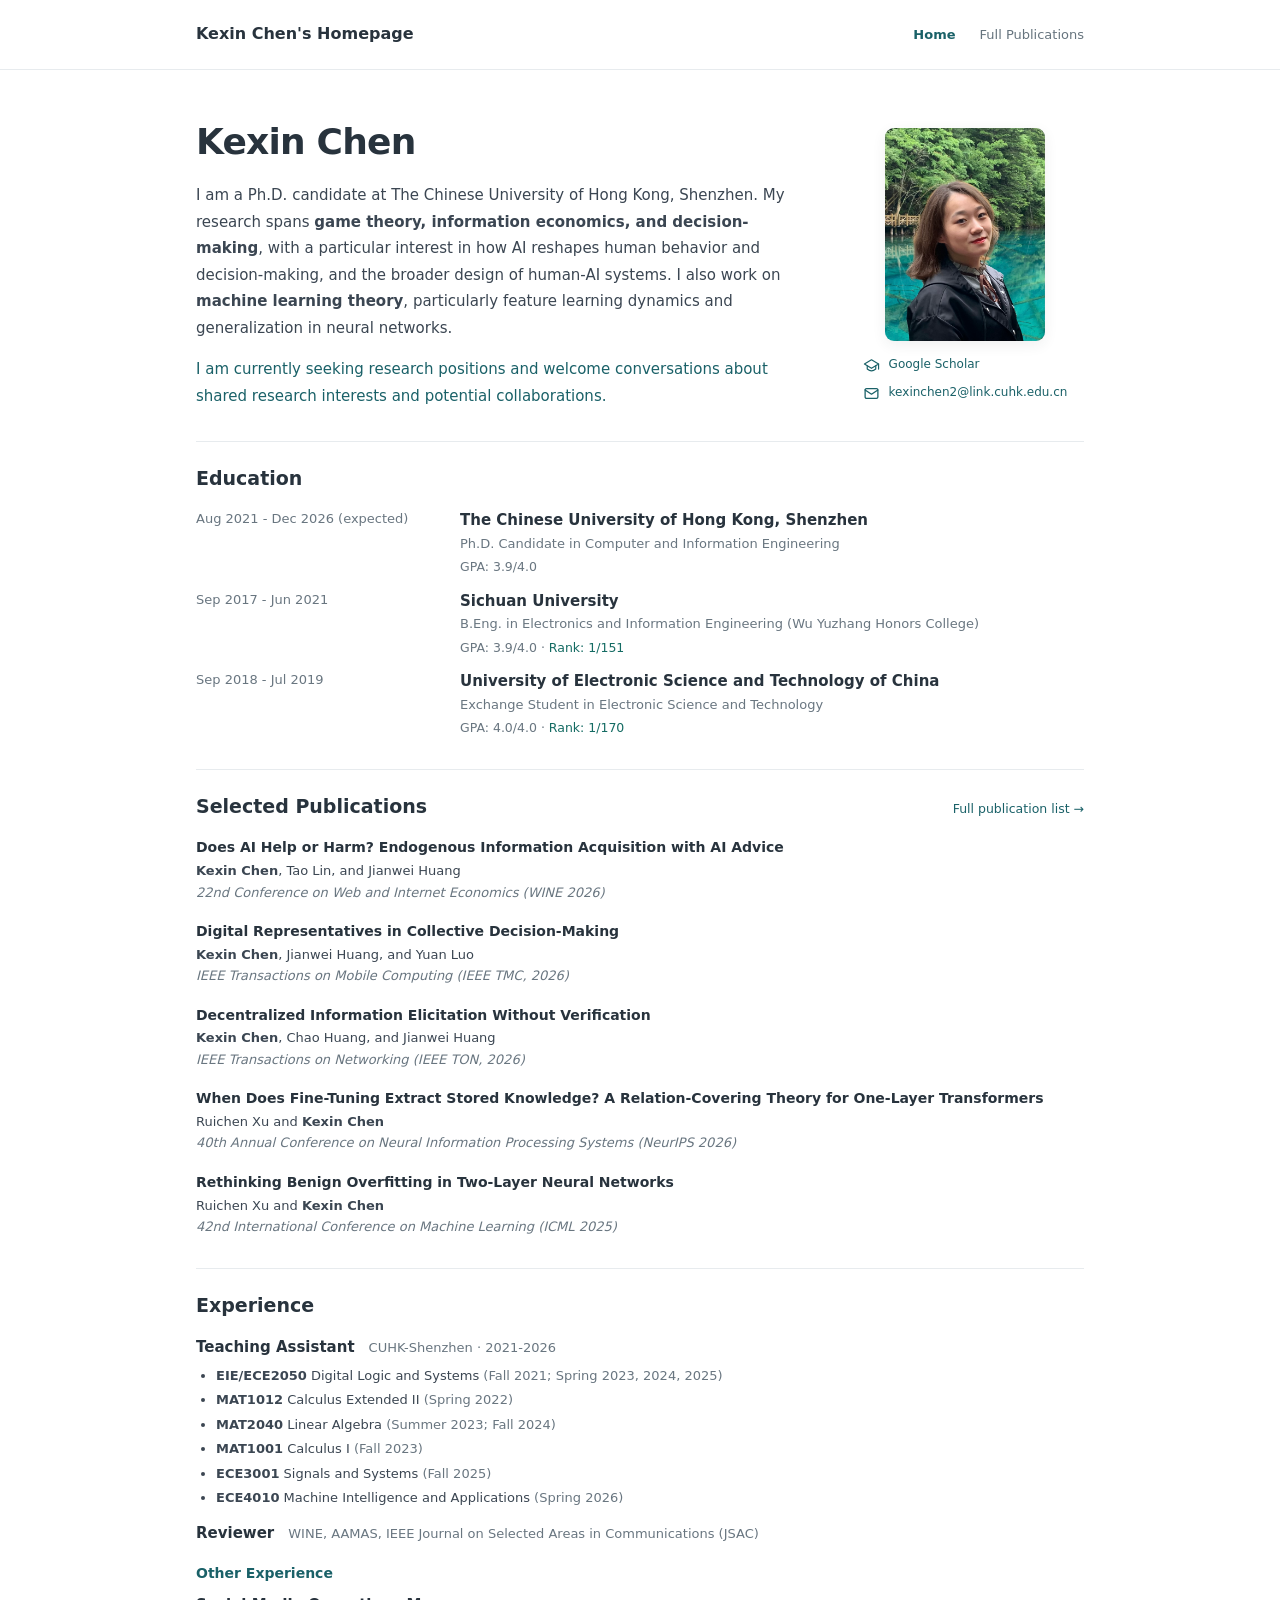
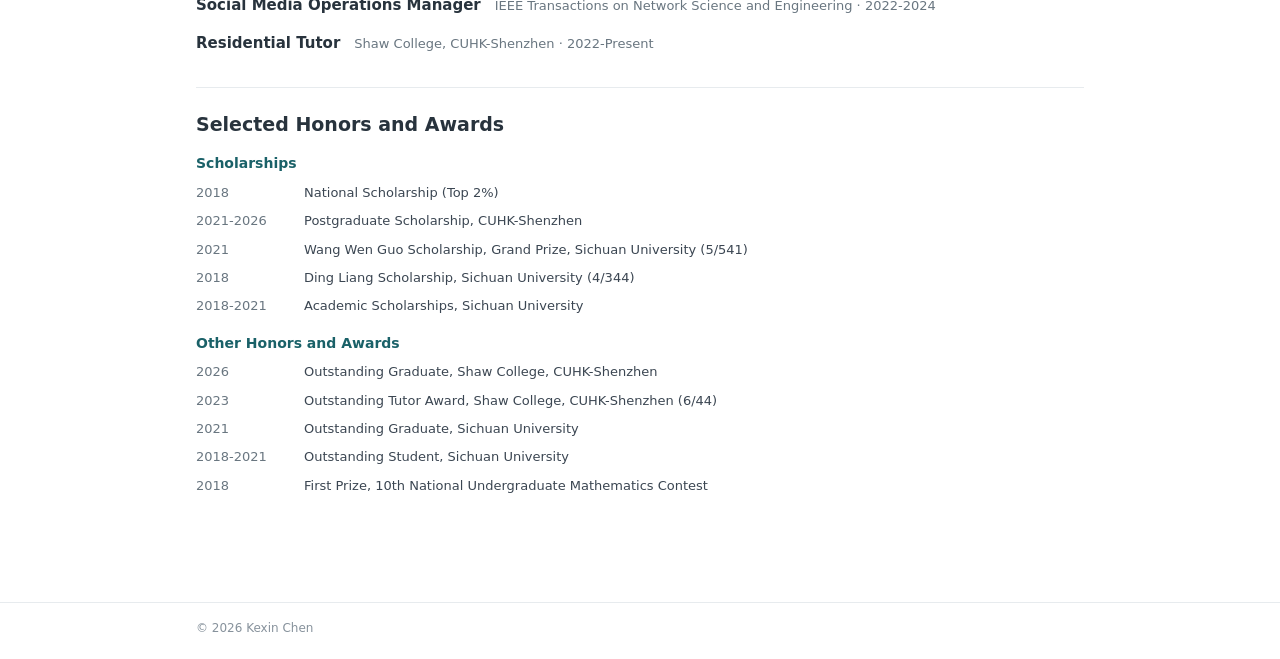
==== index.html @ 3e6fab86 "Slightly increase publication venue font size" ====
<!doctype html>
<html lang="en"><head>
<meta charset="utf-8"><meta name="viewport" content="width=device-width, initial-scale=1">
<meta name="author" content="Kexin Chen">
<meta name="description" content="Homepage of Kexin Chen, Ph.D. candidate at CUHK-Shenzhen.">
<meta name="theme-color" content="#ffffff">
<title>Kexin Chen&#x27;s Homepage</title>
<link rel="icon" type="image/png" sizes="256x256" href="./seal-favicon-2026.png?v=15">
<link rel="stylesheet" href="./assets/style.css?v=19">
</head><body>
<a class="skip" href="#main">Skip to content</a>
<header class="site-header"><div class="wrap nav">
<a class="brand" href="./">Kexin Chen's Homepage</a>
<nav aria-label="Main navigation"><a href="./" aria-current="page">Home</a><a href="./publications/">Full Publications</a></nav>
</div></header>

<main class="wrap" id="main">
<section class="intro-layout" aria-label="About Kexin Chen">
  <h1 class="intro-name">Kexin Chen</h1>
  <aside class="profile-box" aria-label="Profile and contact links">
    <img class="profile-photo" src="assets/profile-original.jpg" alt="Portrait of Kexin Chen beside a lake" width="160" height="213">
    <div class="contact-links">
      <a href="https://scholar.google.com/citations?user=rT1H1kUAAAAJ&hl=en" target="_blank" rel="noopener noreferrer"><svg aria-hidden="true" viewBox="0 0 24 24" fill="none" stroke="currentColor" stroke-width="1.65" stroke-linecap="round" stroke-linejoin="round"><path d="m2 10 10-6 10 6-10 6z"/><path d="M6 12.5V17c3.5 3 8.5 3 12 0v-4.5"/><path d="M22 10v7"/></svg><span>Google Scholar</span></a>
      <a href="mailto:kexinchen2@link.cuhk.edu.cn"><svg aria-hidden="true" viewBox="0 0 24 24" fill="none" stroke="currentColor" stroke-width="1.8" stroke-linecap="round" stroke-linejoin="round"><rect x="3" y="5" width="18" height="14" rx="2"/><path d="m3 7 9 6 9-6"/></svg><span>kexinchen2@link.cuhk.edu.cn</span></a>
    </div>
  </aside>
  <div class="intro-copy">
    <p>I am a Ph.D. candidate at The Chinese University of Hong Kong, Shenzhen. My research spans <strong>game theory, information economics, and decision-making</strong>, with a particular interest in how AI reshapes human behavior and decision-making, and the broader design of human-AI systems. I also work on <strong>machine learning theory</strong>, particularly feature learning dynamics and generalization in neural networks.</p>
    <p class="position-note">I am currently seeking research positions and welcome conversations about shared research interests and potential collaborations.</p>
  </div>
</section>
<section class="content-section" id="education"><h2>Education</h2>
<ul class="education-list">
  <li class="timeline-entry">
    <span class="period">Aug 2021 - Dec 2026 (expected)</span>
    <div class="entry-copy">
      <div class="entry-name">The Chinese University of Hong Kong, Shenzhen</div>
      <div class="entry-subtitle">Ph.D. Candidate in Computer and Information Engineering</div>
      <div class="entry-metrics">GPA: 3.9/4.0</div>
    </div>
  </li>
  <li class="timeline-entry">
    <span class="period">Sep 2017 - Jun 2021</span>
    <div class="entry-copy">
      <div class="entry-name">Sichuan University</div>
      <div class="entry-subtitle">B.Eng. in Electronics and Information Engineering (Wu Yuzhang Honors College)</div>
      <div class="entry-metrics">GPA: 3.9/4.0 · <span class="rank-highlight">Rank: 1/151</span></div>
    </div>
  </li>
  <li class="timeline-entry">
    <span class="period">Sep 2018 - Jul 2019</span>
    <div class="entry-copy">
      <div class="entry-name">University of Electronic Science and Technology of China</div>
      <div class="entry-subtitle">Exchange Student in Electronic Science and Technology</div>
      <div class="entry-metrics">GPA: 4.0/4.0 · <span class="rank-highlight">Rank: 1/170</span></div>
    </div>
  </li>
</ul></section>
<section class="content-section" id="selected-publications">
  <div class="section-heading"><h2>Selected Publications</h2><a class="all-publications" href="publications/">Full publication list →</a></div>
  <ol class="pub-list"><li class="publication ">
    <a class="paper-title" href="https://arxiv.org/abs/2609.35137" target="_blank" rel="noopener noreferrer">Does AI Help or Harm? Endogenous Information Acquisition with AI Advice</a>
    <div class="paper-authors"><strong>Kexin Chen</strong>, Tao Lin, and Jianwei Huang</div>
    <div class="paper-venue">22nd Conference on Web and Internet Economics (WINE 2026)</div>
    </li><li class="publication ">
    <a class="paper-title" href="https://doi.org/10.1109/TMC.2026.3709177" target="_blank" rel="noopener noreferrer">Digital Representatives in Collective Decision-Making</a>
    <div class="paper-authors"><strong>Kexin Chen</strong>, Jianwei Huang, and Yuan Luo</div>
    <div class="paper-venue">IEEE Transactions on Mobile Computing (IEEE TMC, 2026)</div>
    </li><li class="publication ">
    <a class="paper-title" href="https://doi.org/10.1109/TON.2026.3674784" target="_blank" rel="noopener noreferrer">Decentralized Information Elicitation Without Verification</a>
    <div class="paper-authors"><strong>Kexin Chen</strong>, Chao Huang, and Jianwei Huang</div>
    <div class="paper-venue">IEEE Transactions on Networking (IEEE TON, 2026)</div>
    </li><li class="publication ">
    <a class="paper-title" href="https://neurips.cc/virtual/2026/poster/151493" target="_blank" rel="noopener noreferrer">When Does Fine-Tuning Extract Stored Knowledge? A Relation-Covering Theory for One-Layer Transformers</a>
    <div class="paper-authors">Ruichen Xu and <strong>Kexin Chen</strong></div>
    <div class="paper-venue">40th Annual Conference on Neural Information Processing Systems (NeurIPS 2026)</div>
    </li><li class="publication ">
    <a class="paper-title" href="https://proceedings.mlr.press/v267/xu25d.html" target="_blank" rel="noopener noreferrer">Rethinking Benign Overfitting in Two-Layer Neural Networks</a>
    <div class="paper-authors">Ruichen Xu and <strong>Kexin Chen</strong></div>
    <div class="paper-venue">42nd International Conference on Machine Learning (ICML 2025)</div>
    </li></ol>
</section>
<section class="content-section" id="experience"><h2>Experience</h2>
  <div class="exp-block"><div class="exp-head"><strong>Teaching Assistant</strong><span>CUHK-Shenzhen · 2021-2026</span></div>
  <ul class="courses"><li><span class="course-code">EIE/ECE2050</span> Digital Logic and Systems <span class="course-term">(Fall 2021; Spring 2023, 2024, 2025)</span></li><li><span class="course-code">MAT1012</span> Calculus Extended II <span class="course-term">(Spring 2022)</span></li><li><span class="course-code">MAT2040</span> Linear Algebra <span class="course-term">(Summer 2023; Fall 2024)</span></li><li><span class="course-code">MAT1001</span> Calculus I <span class="course-term">(Fall 2023)</span></li><li><span class="course-code">ECE3001</span> Signals and Systems <span class="course-term">(Fall 2025)</span></li><li><span class="course-code">ECE4010</span> Machine Intelligence and Applications <span class="course-term">(Spring 2026)</span></li></ul></div>
  <div class="exp-block"><div class="exp-head"><strong>Reviewer</strong><span>WINE, AAMAS, IEEE Journal on Selected Areas in Communications (JSAC)</span></div></div>
  <h3 class="experience-subheading">Other Experience</h3>
  <div class="exp-block"><div class="exp-head"><strong>Social Media Operations Manager</strong><span>IEEE Transactions on Network Science and Engineering · 2022-2024</span></div></div>
  <div class="exp-block"><div class="exp-head"><strong>Residential Tutor</strong><span>Shaw College, CUHK-Shenzhen · 2022-Present</span></div></div>
</section>
<section class="content-section" id="awards"><h2>Selected Honors and Awards</h2>
  <div class="award-group">
    <h3 class="award-subheading">Scholarships</h3>
    <ul class="awards">
      <li><span class="award-year">2018</span><span>National Scholarship (Top 2%)</span></li>
      <li><span class="award-year">2021-2026</span><span>Postgraduate Scholarship, CUHK-Shenzhen</span></li>
      <li><span class="award-year">2021</span><span>Wang Wen Guo Scholarship, Grand Prize, Sichuan University (5/541)</span></li>
      <li><span class="award-year">2018</span><span>Ding Liang Scholarship, Sichuan University (4/344)</span></li>
      <li><span class="award-year">2018-2021</span><span>Academic Scholarships, Sichuan University</span></li>
    </ul>
  </div>
  <div class="award-group">
    <h3 class="award-subheading">Other Honors and Awards</h3>
    <ul class="awards">
      <li><span class="award-year">2026</span><span>Outstanding Graduate, Shaw College, CUHK-Shenzhen</span></li>
      <li><span class="award-year">2023</span><span>Outstanding Tutor Award, Shaw College, CUHK-Shenzhen (6/44)</span></li>
      <li><span class="award-year">2021</span><span>Outstanding Graduate, Sichuan University</span></li>
      <li><span class="award-year">2018-2021</span><span>Outstanding Student, Sichuan University</span></li>
      <li><span class="award-year">2018</span><span>First Prize, 10th National Undergraduate Mathematics Contest</span></li>
    </ul>
  </div>
</section>
</main>
<footer class="site-footer"><div class="wrap">© 2026 Kexin Chen</div></footer><!-- Cloudflare Web Analytics -->
<script type='module' src='https://static.cloudflareinsights.com/beacon.min.js' data-cf-beacon='{"token": "80942085161148679ecef67131daa17d"}'></script>
<!-- End Cloudflare Web Analytics -->
</body></html>
---- assets/style.css ----
:root{color-scheme:light;--text:#28333d;--body:#3b4652;--muted:#697680;--accent:#1a6168;--border:#e7ebee;--bg:#fff}
*{box-sizing:border-box}
html{scroll-behavior:smooth}body{margin:0;background:var(--bg);font-family:system-ui,-apple-system,"Segoe UI",Arial,sans-serif;color:var(--body);font-size:15px;line-height:1.65}
a{color:var(--accent);text-decoration:none}a:hover{text-decoration:underline;text-underline-offset:3px}a:focus-visible{outline:2px solid var(--accent);outline-offset:3px}
.wrap{width:min(100%,940px);margin:0 auto;padding:0 26px}
.skip{position:absolute;top:-60px;left:10px;padding:8px 12px;background:white;z-index:5}.skip:focus{top:10px}
.site-header{background:white;border-bottom:1px solid var(--border)}.nav{min-height:69px;display:flex;align-items:center;justify-content:space-between;gap:20px}.brand{font-size:16px;font-weight:700;color:var(--text)}.nav nav{display:flex;align-items:center;gap:24px}.nav nav a{font-size:13px;color:#66747e}.nav nav a[aria-current="page"]{color:var(--accent);font-weight:700}
main{padding-top:40px!important;padding-bottom:75px!important}
h1,h2,h3{color:var(--text)}h1{font-size:clamp(28px,3vw,36px);line-height:1.25;font-weight:700;letter-spacing:-.8px;margin:0 0 6px}h2{font-size:19px;line-height:1.35;margin:0 0 16px;font-weight:700}p{margin:0 0 13px}p:last-child{margin-bottom:0}
.intro-layout{display:grid;grid-template-columns:minmax(0,1fr) 238px;grid-template-areas:"name profile" "copy profile";column-gap:46px;row-gap:0;align-items:start;margin-bottom:32px}.intro-name{grid-area:name;padding-top:9px;margin-bottom:18px}.intro-copy{grid-area:copy;min-width:0}.intro-copy p{line-height:1.77}.profile-box{grid-area:profile}.position-note{font-weight:500;color:var(--accent);margin-top:15px!important}
.profile-box{display:flex;flex-direction:column;align-items:center;width:238px;padding-top:18px}.profile-photo{display:block;width:160px;height:auto;aspect-ratio:auto;object-fit:contain;border-radius:9px;background:#e9f4f3;box-shadow:0 4px 14px rgba(35,53,58,.075)}.contact-links{display:flex;flex-direction:column;gap:8px;align-items:flex-start;margin-top:14px;max-width:238px}.contact-links a{font-size:12px;font-weight:500;display:inline-flex;align-items:center;gap:9px;white-space:nowrap}.contact-links svg{width:17px;height:17px;flex:0 0 17px}
.content-section{border-top:1px solid var(--border);padding-top:24px;margin-bottom:31px}.education-list{padding:0;margin:0;list-style:none}.timeline-entry{display:grid;grid-template-columns:240px minmax(0,1fr);column-gap:24px;padding:0 0 12px}.timeline-entry:last-child{padding-bottom:0}.period{font-size:13px;color:var(--muted);white-space:normal;line-height:1.65}.entry-name{font-weight:650;color:var(--text)}.entry-subtitle{font-size:13px;color:var(--muted)}
.section-heading{display:flex;align-items:baseline;justify-content:space-between;gap:16px}.all-publications{font-size:12.5px;white-space:nowrap}.pub-list{list-style:none;padding:0;margin:0}.publication{padding:0 0 16px}.publication:last-child{padding:0}.paper-title{font-size:14px;font-weight:650;color:var(--text);line-height:1.5}.paper-authors{font-size:13px}.paper-venue{font-size:13px;color:var(--muted);font-style:italic}
.exp-block{margin:0 0 13px}.exp-block:last-child{margin-bottom:0}.exp-head{display:flex;flex-wrap:wrap;align-items:baseline;gap:6px 14px}.exp-head strong{color:var(--text);font-weight:650}.exp-head span{font-size:13px;color:var(--muted)}.courses{margin:5px 0 0 20px;padding:0;font-size:13px;color:var(--body)}.courses li{margin:0 0 3px}.course-code{font-weight:600}.course-term{color:var(--muted)}
.awards{list-style:none;padding:0;margin:0;font-size:13px;line-height:1.65}.awards li{display:grid;grid-template-columns:96px minmax(0,1fr);gap:12px;padding:0 0 7px}.awards li:last-child{padding:0}.award-year{font-size:13px;color:var(--muted)}
.experience-subheading{font-size:14px;font-weight:650;line-height:1.5;color:var(--accent);margin:17px 0 9px}
.entry-metrics{font-size:12.5px;line-height:1.55;color:var(--muted);margin-top:3px}
.award-group+.award-group{margin-top:16px}
.award-subheading{font-size:14px;line-height:1.45;font-weight:650;color:var(--accent);margin:0 0 8px}

.pubs-page{padding-top:48px!important}.pubs-page h1{font-size:31px}.pubs-intro{color:var(--muted);margin:10px 0 32px}.pubs-page .content-section{margin-top:25px}.pubs-page .publication{padding-bottom:20px}
.site-footer{border-top:1px solid var(--border)}.site-footer .wrap{font-size:12px;color:#87929c;padding-top:16px;padding-bottom:20px}
@media(max-width:760px){.intro-layout{grid-template-columns:minmax(0,1fr) 200px;gap:20px}.profile-box{width:200px;padding-top:17px}.timeline-entry{grid-template-columns:176px minmax(0,1fr);column-gap:18px}.period{font-size:12px}}
@media(max-width:620px){.nav{min-height:62px}.brand{font-size:14px}.nav nav{gap:12px}.nav nav a{font-size:12px}main{padding-top:26px!important}.intro-layout{grid-template-columns:1fr;gap:16px}.profile-box{grid-row:auto;width:100%;align-items:flex-start;padding-top:0}.profile-photo{width:132px}.contact-links{align-items:flex-start}.intro-copy{padding-top:2px}.timeline-entry{display:block;padding-bottom:14px}.period{display:block;white-space:normal;margin-bottom:1px}.section-heading{flex-wrap:wrap}.awards li{grid-template-columns:70px 1fr;gap:8px}.wrap{padding-left:18px;padding-right:18px}.pubs-page{padding-top:28px!important}}
@media(prefers-reduced-motion:reduce){html{scroll-behavior:auto}}

/* Emphasize undergraduate academic rankings without changing GPA styling. */
.rank-highlight{font-weight:400;color:#146b63;white-space:nowrap}

/* Small screens: semantic order is name, photo/contacts, then bio. */
@media (max-width:780px) {
  .intro-layout {display:flex;flex-direction:column;gap:14px;}
  .intro-name {padding-top:0;margin:0;}
  .profile-box {width:100%;padding-top:0;align-items:flex-start;grid-area:auto;}
  .profile-photo {width:132px;height:auto;max-width:100%;}
  .contact-links {margin-top:11px;align-items:flex-start;}
  .intro-copy {padding-top:0;width:100%;grid-area:auto;}
  .intro-copy > p:first-child {margin-top:0;}
  .intro-copy > .position-note {margin-top:13px!important;}
}
/* Prevent header overflow on narrow phones; keep contact links easy to tap. */
@media (max-width:390px) {
  .nav {flex-wrap:wrap;justify-content:flex-start;row-gap:5px;padding-top:12px;padding-bottom:11px;}
  .nav nav {width:100%;gap:18px;}
  .nav nav a {padding-top:3px;padding-bottom:3px;}
  .contact-links a {font-size:13px;min-height:28px;white-space:normal;overflow-wrap:anywhere;}
}
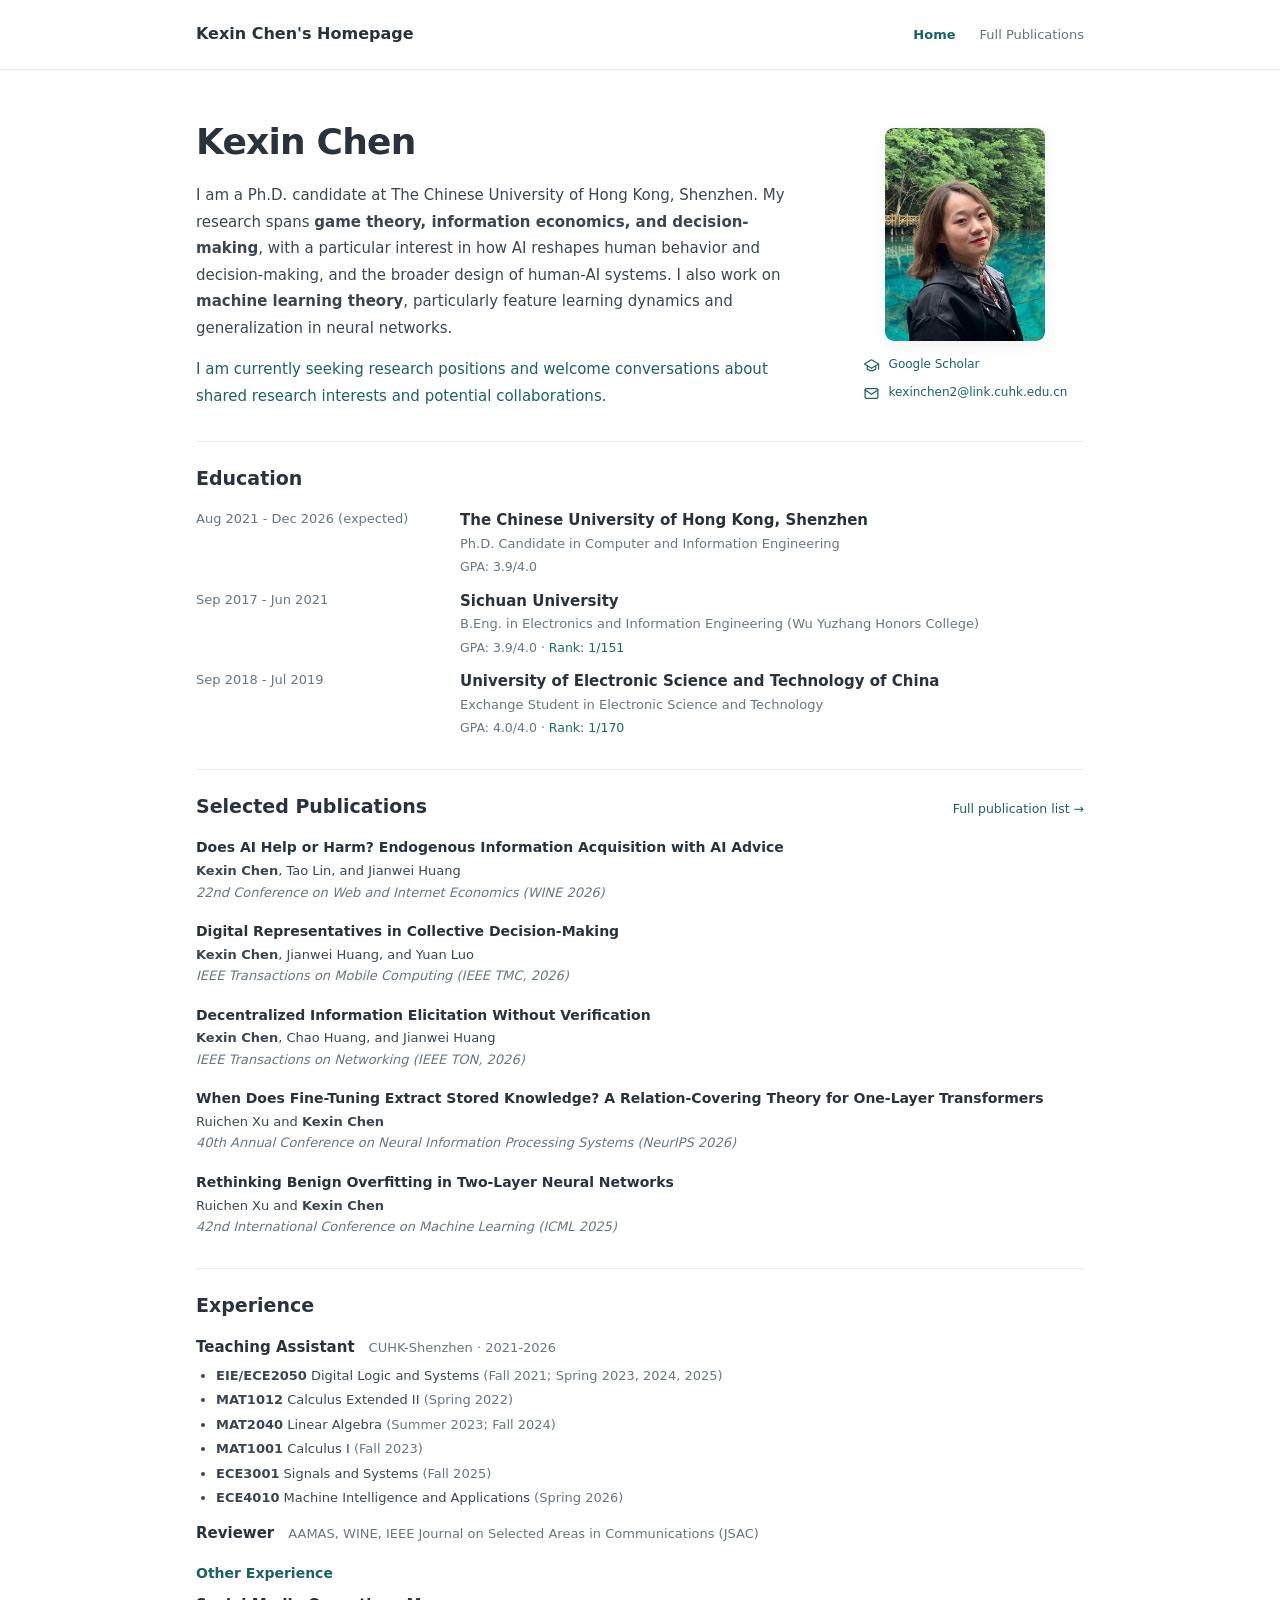
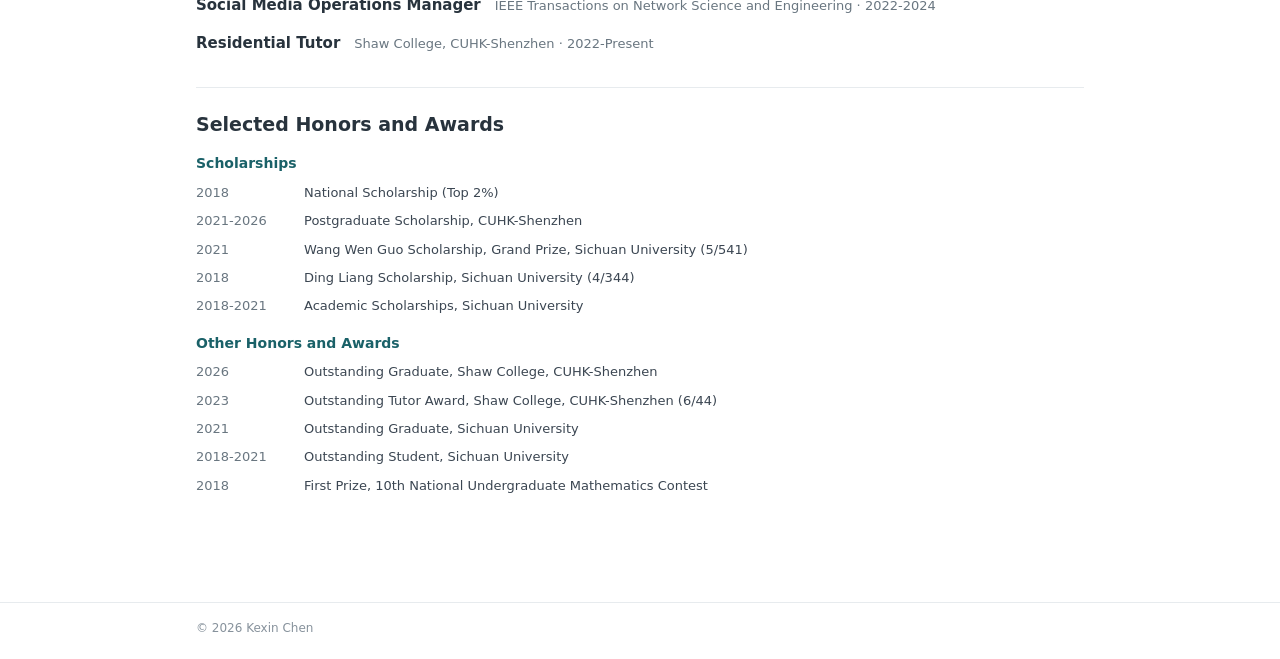
==== commit 45ea92c4: "Reorder reviewer venues" ====
--- a/index.html
+++ b/index.html
@@ -83,7 +83,7 @@
 <section class="content-section" id="experience"><h2>Experience</h2>
   <div class="exp-block"><div class="exp-head"><strong>Teaching Assistant</strong><span>CUHK-Shenzhen · 2021-2026</span></div>
   <ul class="courses"><li><span class="course-code">EIE/ECE2050</span> Digital Logic and Systems <span class="course-term">(Fall 2021; Spring 2023, 2024, 2025)</span></li><li><span class="course-code">MAT1012</span> Calculus Extended II <span class="course-term">(Spring 2022)</span></li><li><span class="course-code">MAT2040</span> Linear Algebra <span class="course-term">(Summer 2023; Fall 2024)</span></li><li><span class="course-code">MAT1001</span> Calculus I <span class="course-term">(Fall 2023)</span></li><li><span class="course-code">ECE3001</span> Signals and Systems <span class="course-term">(Fall 2025)</span></li><li><span class="course-code">ECE4010</span> Machine Intelligence and Applications <span class="course-term">(Spring 2026)</span></li></ul></div>
-  <div class="exp-block"><div class="exp-head"><strong>Reviewer</strong><span>WINE, AAMAS, IEEE Journal on Selected Areas in Communications (JSAC)</span></div></div>
+  <div class="exp-block"><div class="exp-head"><strong>Reviewer</strong><span>AAMAS, WINE, IEEE Journal on Selected Areas in Communications (JSAC)</span></div></div>
   <h3 class="experience-subheading">Other Experience</h3>
   <div class="exp-block"><div class="exp-head"><strong>Social Media Operations Manager</strong><span>IEEE Transactions on Network Science and Engineering · 2022-2024</span></div></div>
   <div class="exp-block"><div class="exp-head"><strong>Residential Tutor</strong><span>Shaw College, CUHK-Shenzhen · 2022-Present</span></div></div>
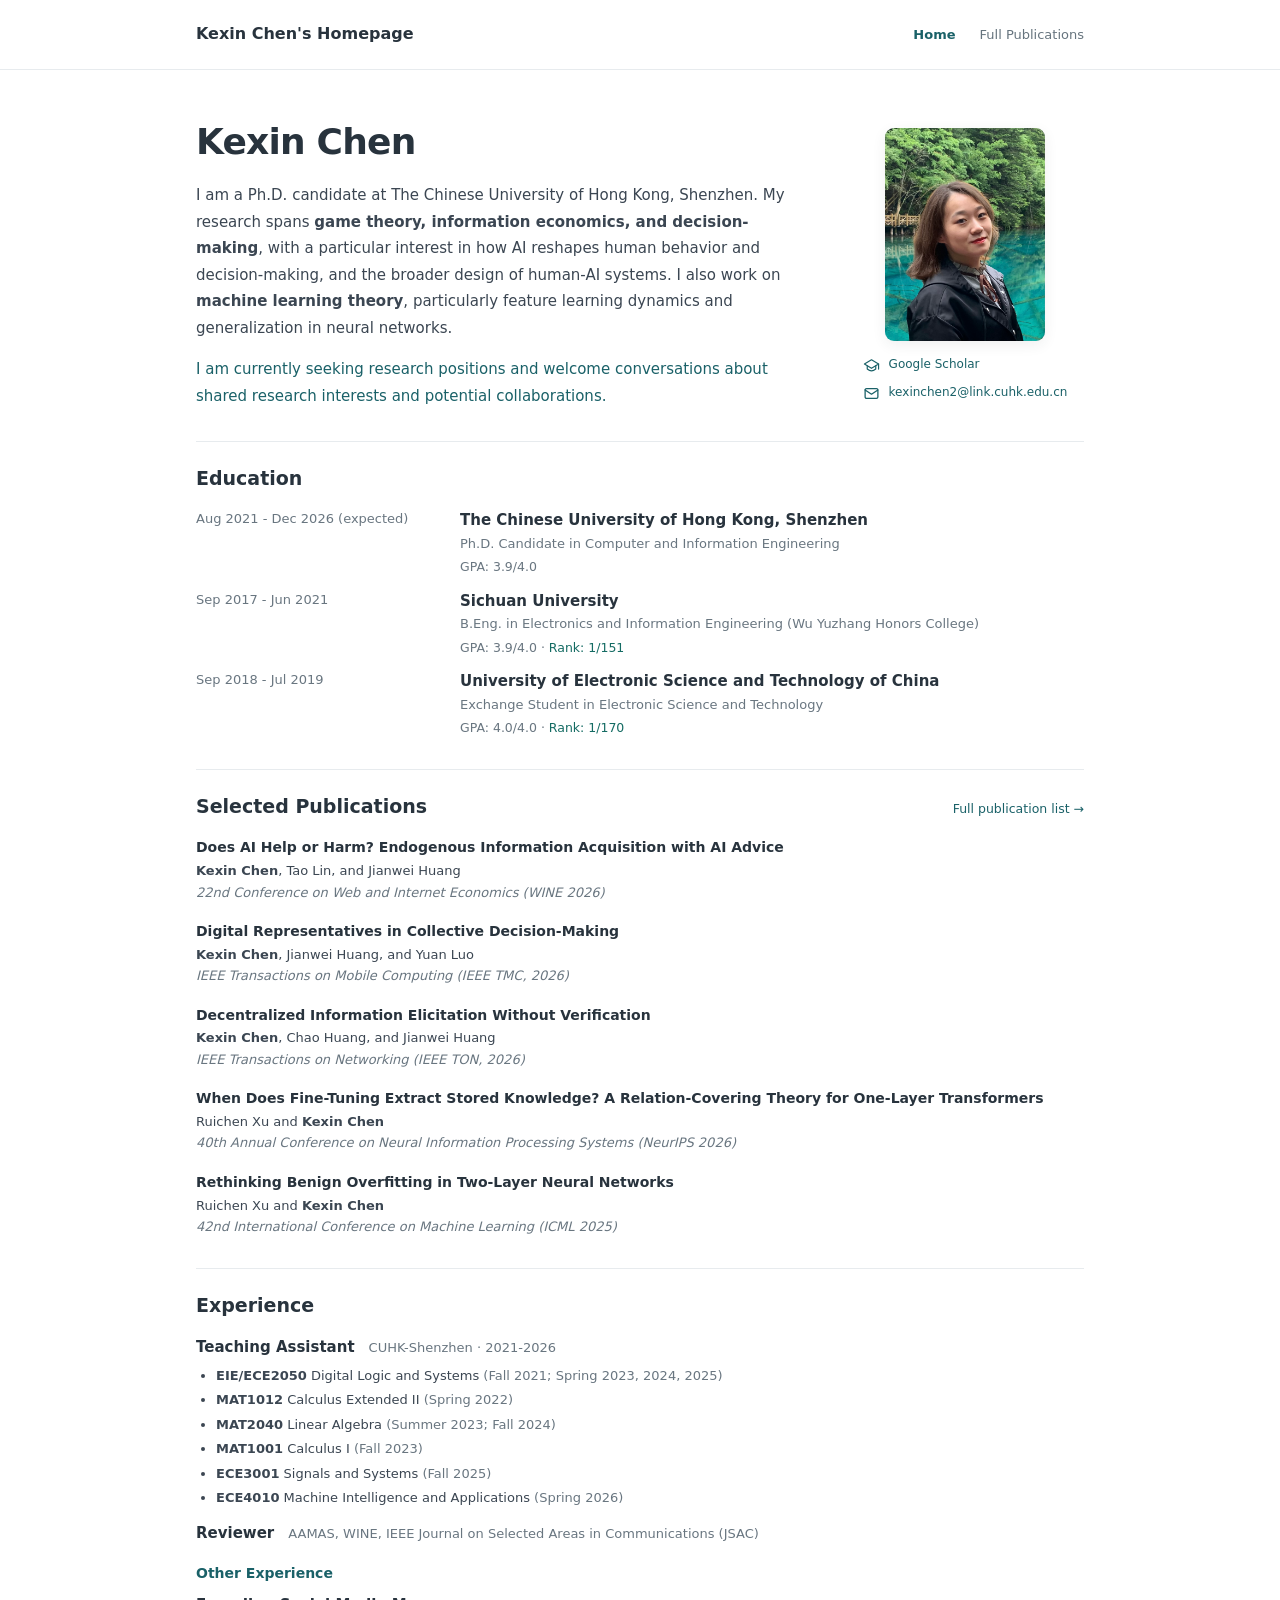
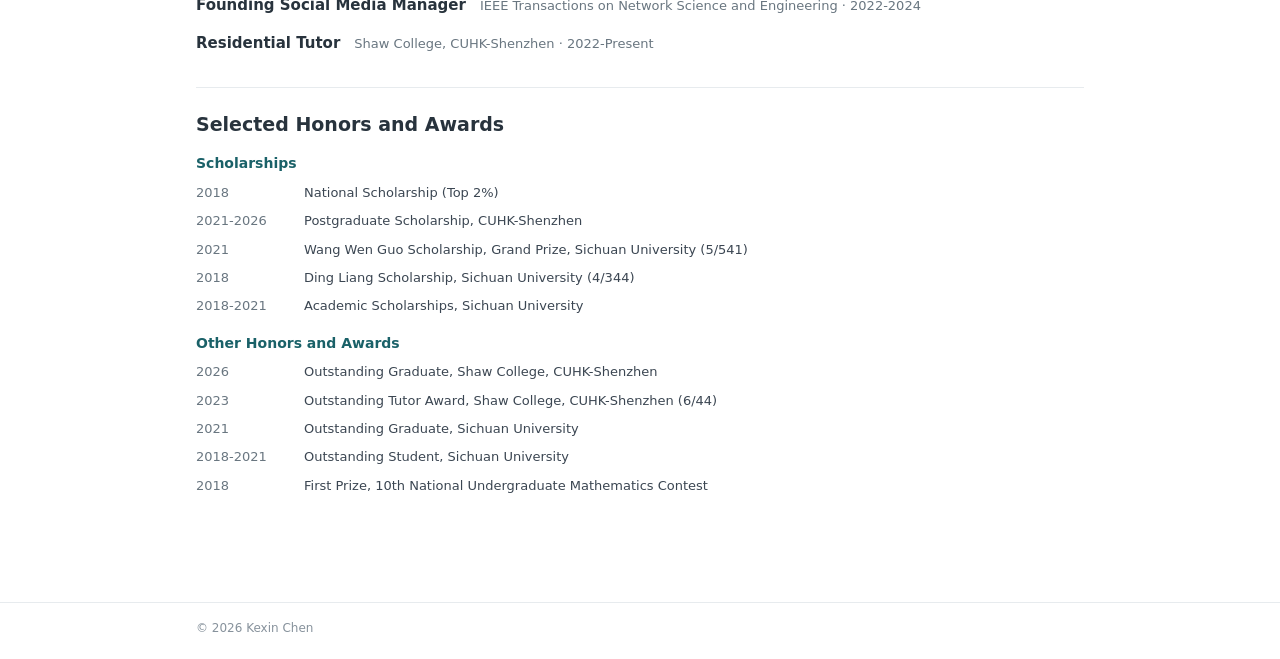
==== commit 4cbc20d5: "Update social media role title to Founding Social Media Manager" ====
--- a/index.html
+++ b/index.html
@@ -85,7 +85,7 @@
   <ul class="courses"><li><span class="course-code">EIE/ECE2050</span> Digital Logic and Systems <span class="course-term">(Fall 2021; Spring 2023, 2024, 2025)</span></li><li><span class="course-code">MAT1012</span> Calculus Extended II <span class="course-term">(Spring 2022)</span></li><li><span class="course-code">MAT2040</span> Linear Algebra <span class="course-term">(Summer 2023; Fall 2024)</span></li><li><span class="course-code">MAT1001</span> Calculus I <span class="course-term">(Fall 2023)</span></li><li><span class="course-code">ECE3001</span> Signals and Systems <span class="course-term">(Fall 2025)</span></li><li><span class="course-code">ECE4010</span> Machine Intelligence and Applications <span class="course-term">(Spring 2026)</span></li></ul></div>
   <div class="exp-block"><div class="exp-head"><strong>Reviewer</strong><span>AAMAS, WINE, IEEE Journal on Selected Areas in Communications (JSAC)</span></div></div>
   <h3 class="experience-subheading">Other Experience</h3>
-  <div class="exp-block"><div class="exp-head"><strong>Social Media Operations Manager</strong><span>IEEE Transactions on Network Science and Engineering · 2022-2024</span></div></div>
+  <div class="exp-block"><div class="exp-head"><strong>Founding Social Media Manager</strong><span>IEEE Transactions on Network Science and Engineering · 2022-2024</span></div></div>
   <div class="exp-block"><div class="exp-head"><strong>Residential Tutor</strong><span>Shaw College, CUHK-Shenzhen · 2022-Present</span></div></div>
 </section>
 <section class="content-section" id="awards"><h2>Selected Honors and Awards</h2>
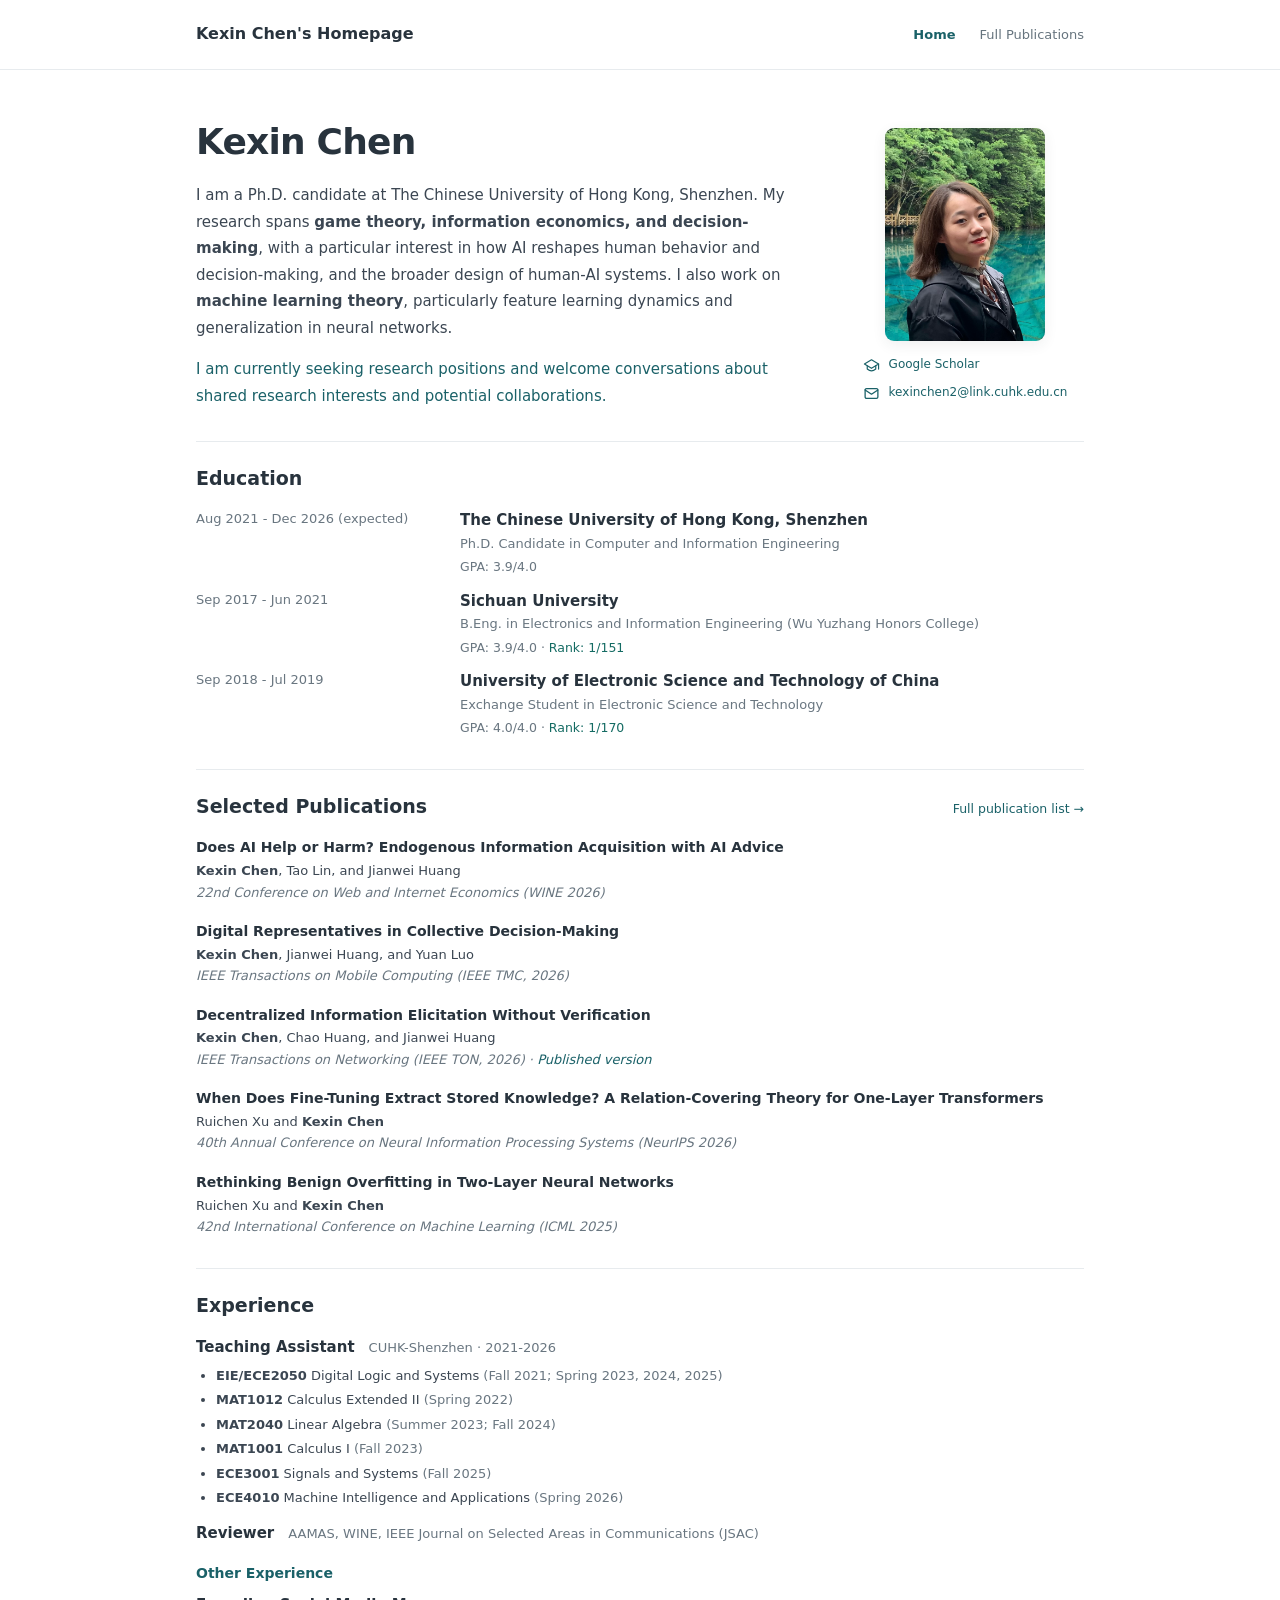
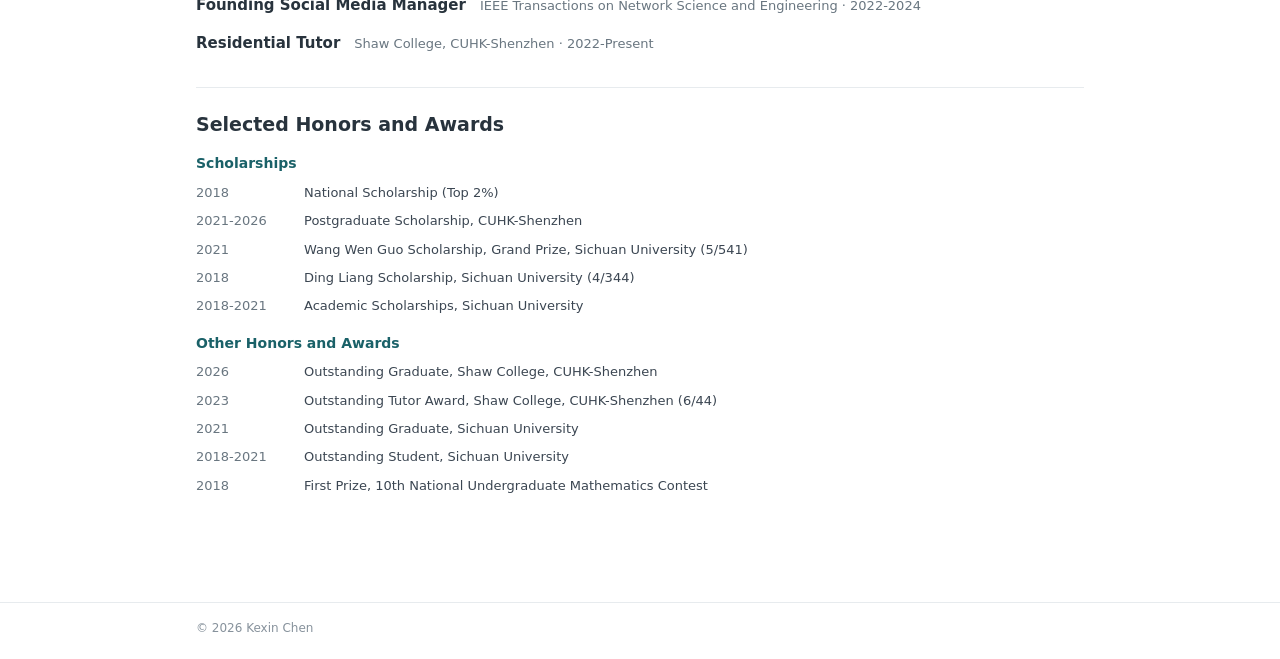
==== commit 3d255aff: "Link DIEWV title to the paper PDF" ====
--- a/index.html
+++ b/index.html
@@ -67,9 +67,9 @@
     <div class="paper-authors"><strong>Kexin Chen</strong>, Jianwei Huang, and Yuan Luo</div>
     <div class="paper-venue">IEEE Transactions on Mobile Computing (IEEE TMC, 2026)</div>
     </li><li class="publication ">
-    <a class="paper-title" href="https://doi.org/10.1109/TON.2026.3674784" target="_blank" rel="noopener noreferrer">Decentralized Information Elicitation Without Verification</a>
+    <a class="paper-title" href="publications/DIEWV.pdf" target="_blank" rel="noopener noreferrer">Decentralized Information Elicitation Without Verification</a>
     <div class="paper-authors"><strong>Kexin Chen</strong>, Chao Huang, and Jianwei Huang</div>
-    <div class="paper-venue">IEEE Transactions on Networking (IEEE TON, 2026)</div>
+    <div class="paper-venue">IEEE Transactions on Networking (IEEE TON, 2026) · <a href="https://doi.org/10.1109/TON.2026.3674784" target="_blank" rel="noopener noreferrer">Published version</a></div>
     </li><li class="publication ">
     <a class="paper-title" href="https://neurips.cc/virtual/2026/poster/151493" target="_blank" rel="noopener noreferrer">When Does Fine-Tuning Extract Stored Knowledge? A Relation-Covering Theory for One-Layer Transformers</a>
     <div class="paper-authors">Ruichen Xu and <strong>Kexin Chen</strong></div>
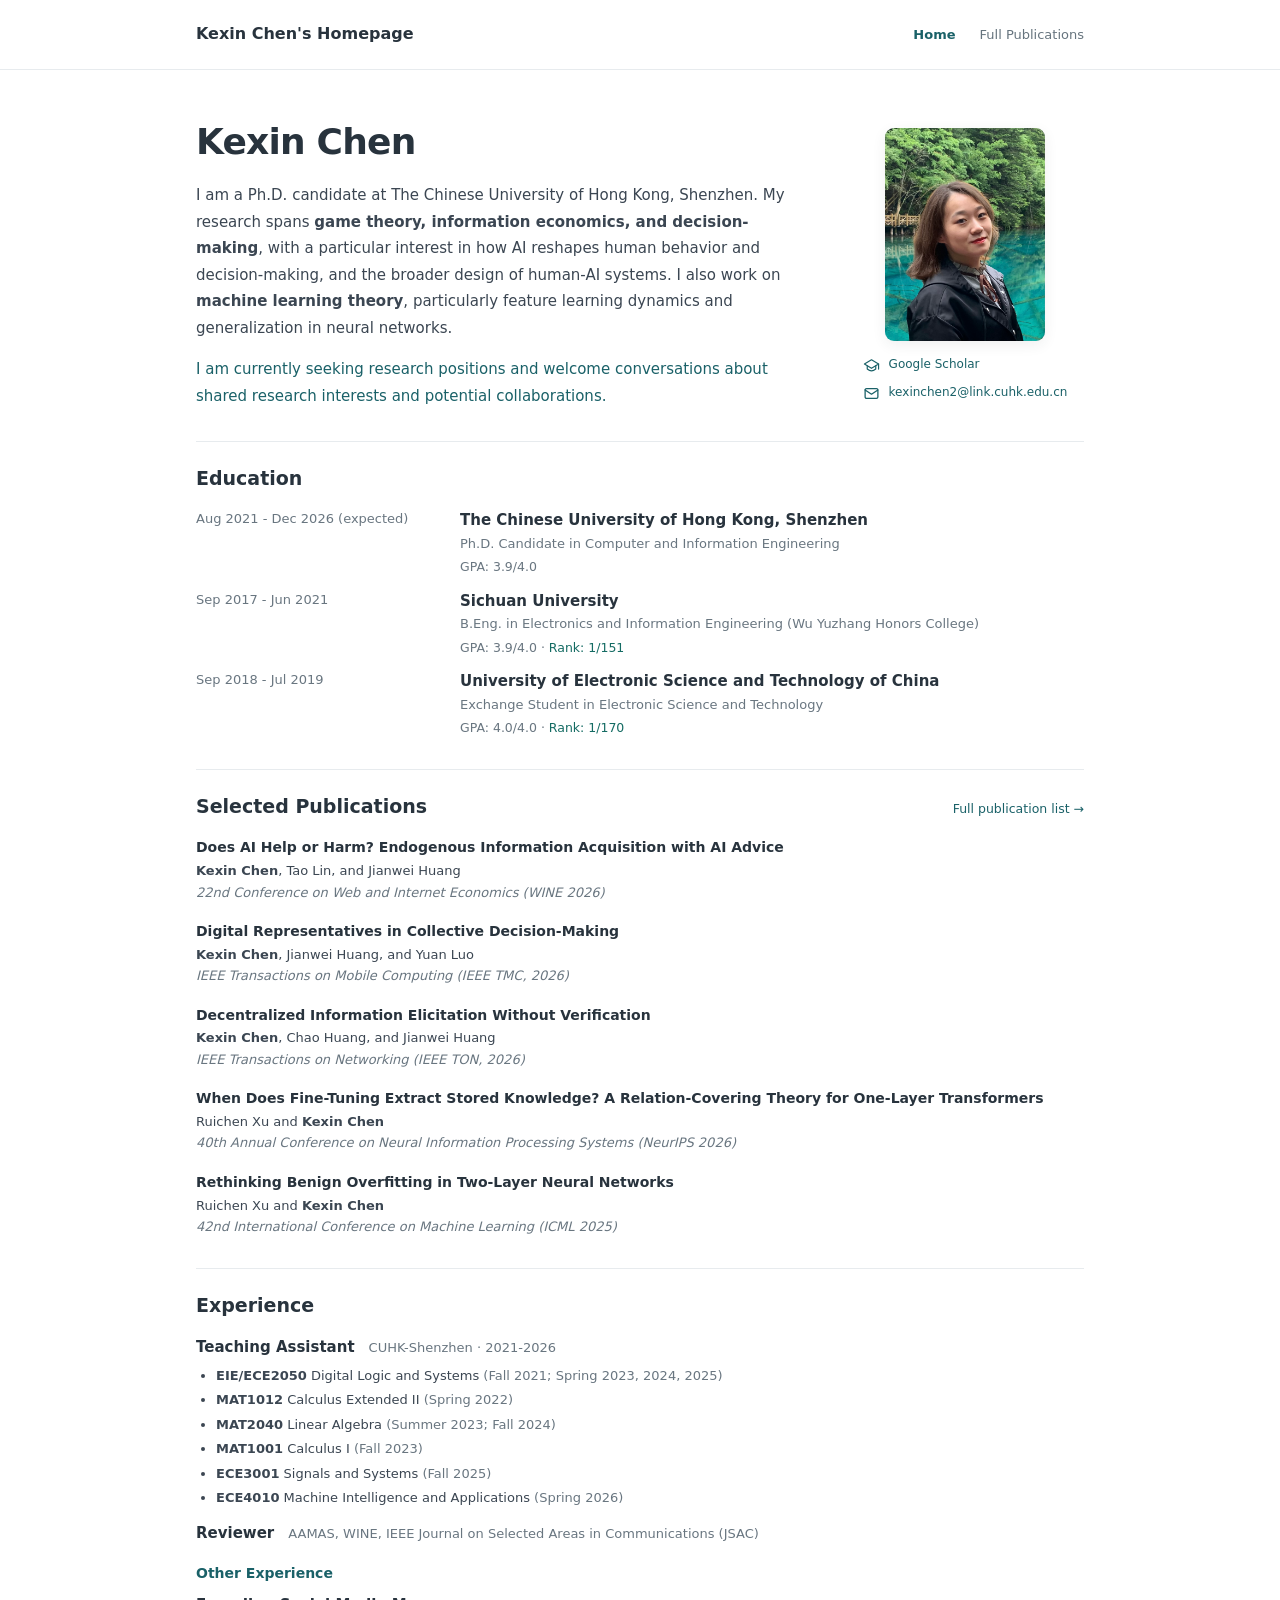
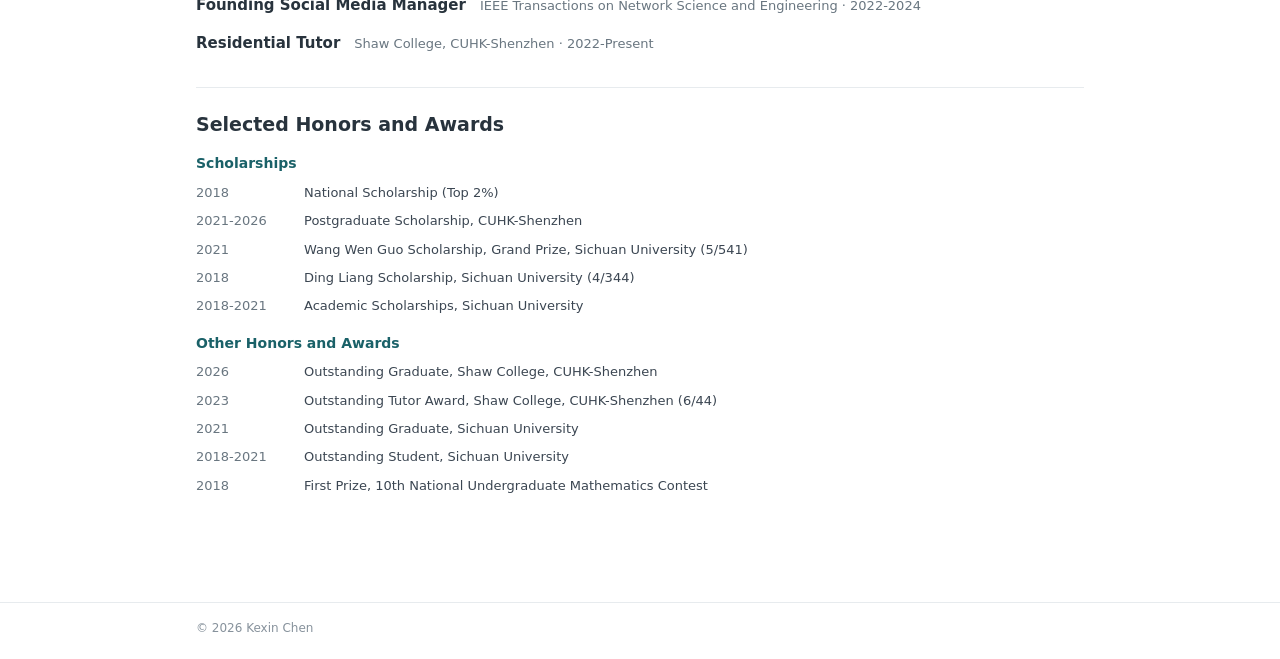
==== commit 91e051d1: "Remove published-version link from DIEWV listing" ====
--- a/index.html
+++ b/index.html
@@ -69,7 +69,7 @@
     </li><li class="publication ">
     <a class="paper-title" href="publications/DIEWV.pdf" target="_blank" rel="noopener noreferrer">Decentralized Information Elicitation Without Verification</a>
     <div class="paper-authors"><strong>Kexin Chen</strong>, Chao Huang, and Jianwei Huang</div>
-    <div class="paper-venue">IEEE Transactions on Networking (IEEE TON, 2026) · <a href="https://doi.org/10.1109/TON.2026.3674784" target="_blank" rel="noopener noreferrer">Published version</a></div>
+    <div class="paper-venue">IEEE Transactions on Networking (IEEE TON, 2026)</div>
     </li><li class="publication ">
     <a class="paper-title" href="https://neurips.cc/virtual/2026/poster/151493" target="_blank" rel="noopener noreferrer">When Does Fine-Tuning Extract Stored Knowledge? A Relation-Covering Theory for One-Layer Transformers</a>
     <div class="paper-authors">Ruichen Xu and <strong>Kexin Chen</strong></div>
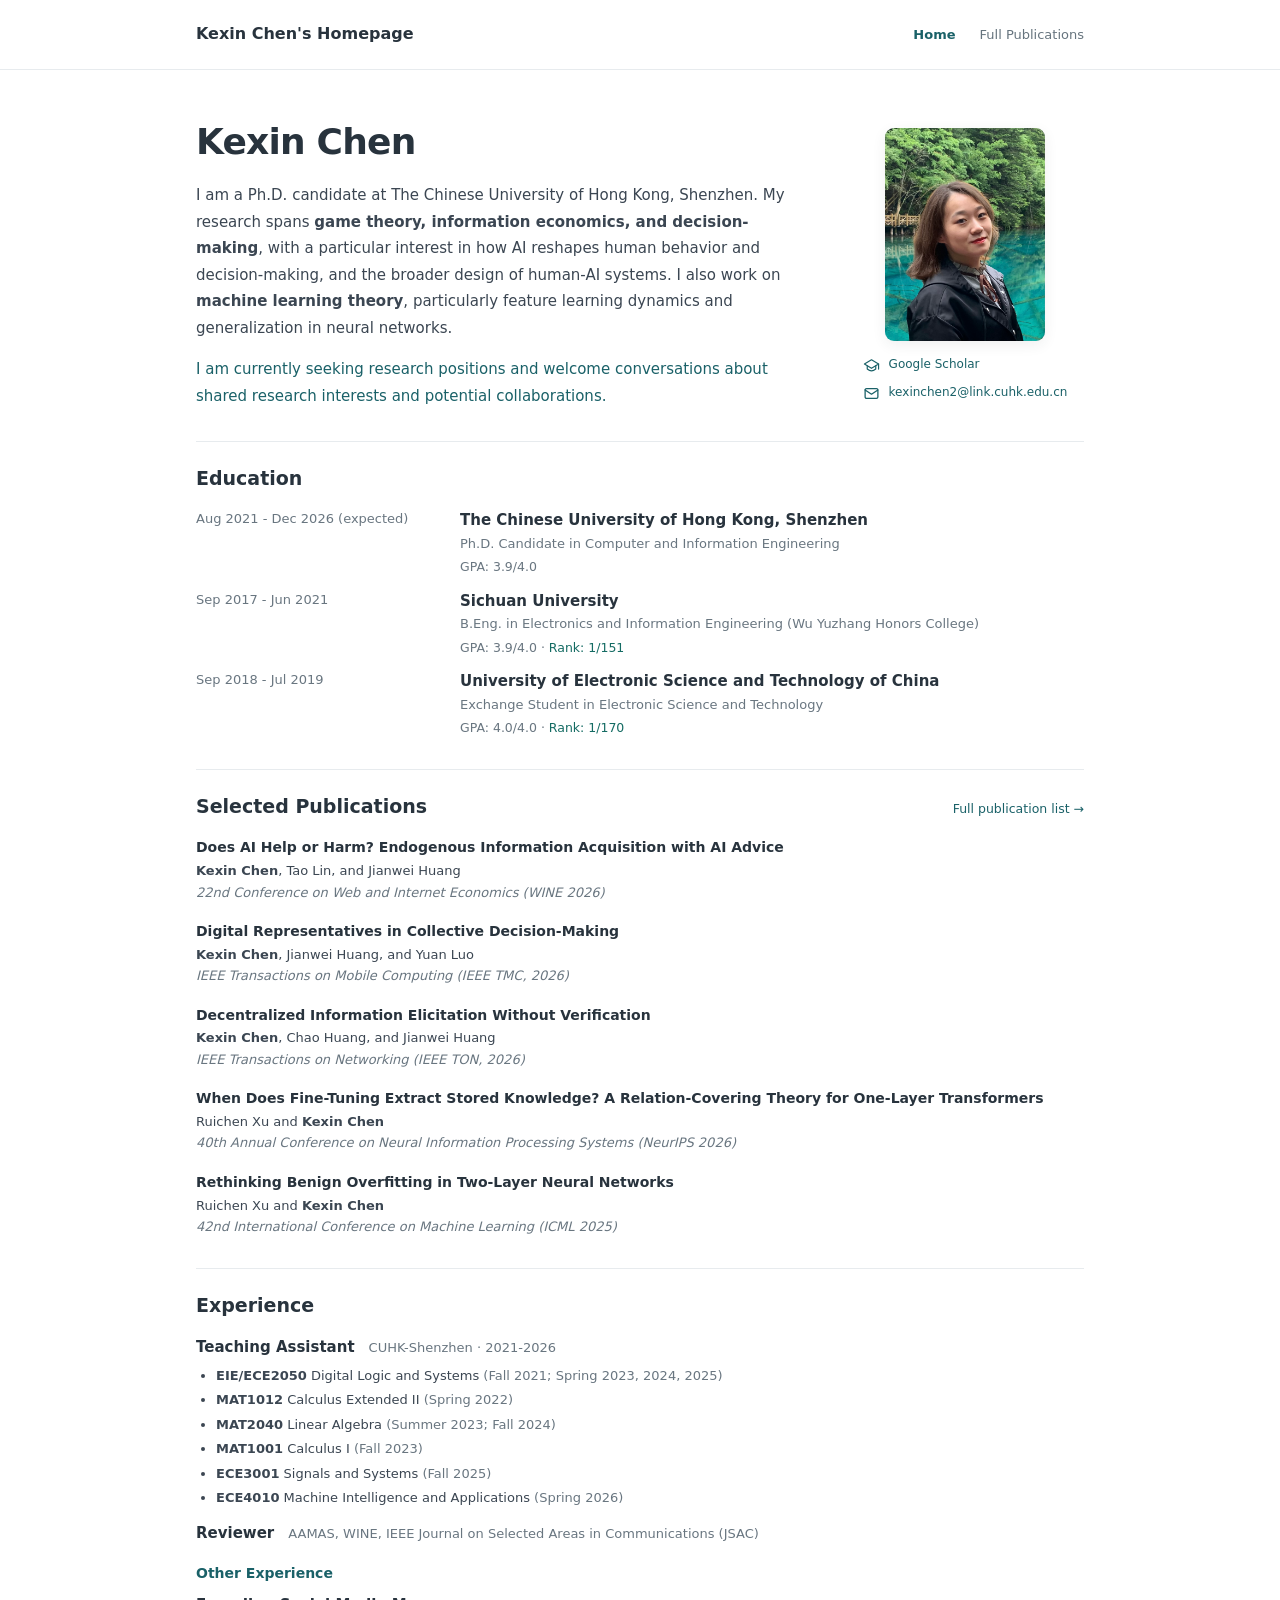
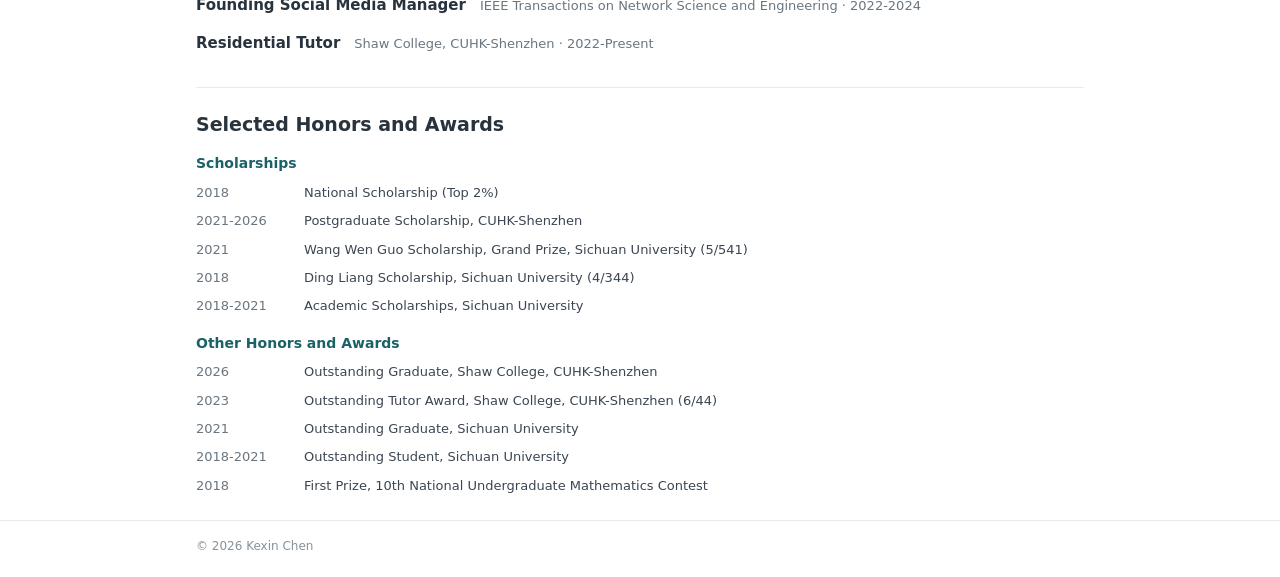
==== commit d155733d: "Refresh homepage stylesheet cache" ====
--- a/index.html
+++ b/index.html
@@ -6,7 +6,7 @@
 <meta name="theme-color" content="#ffffff">
 <title>Kexin Chen&#x27;s Homepage</title>
 <link rel="icon" type="image/png" sizes="256x256" href="./seal-favicon-2026.png?v=15">
-<link rel="stylesheet" href="./assets/style.css?v=19">
+<link rel="stylesheet" href="./assets/style.css?v=20">
 </head><body>
 <a class="skip" href="#main">Skip to content</a>
 <header class="site-header"><div class="wrap nav">
@@ -63,11 +63,11 @@
     <div class="paper-authors"><strong>Kexin Chen</strong>, Tao Lin, and Jianwei Huang</div>
     <div class="paper-venue">22nd Conference on Web and Internet Economics (WINE 2026)</div>
     </li><li class="publication ">
-    <a class="paper-title" href="https://doi.org/10.1109/TMC.2026.3709177" target="_blank" rel="noopener noreferrer">Digital Representatives in Collective Decision-Making</a>
+    <a class="paper-title" href="publications/TMC-26-DR.pdf" target="_blank" rel="noopener noreferrer">Digital Representatives in Collective Decision-Making</a>
     <div class="paper-authors"><strong>Kexin Chen</strong>, Jianwei Huang, and Yuan Luo</div>
     <div class="paper-venue">IEEE Transactions on Mobile Computing (IEEE TMC, 2026)</div>
     </li><li class="publication ">
-    <a class="paper-title" href="publications/DIEWV.pdf" target="_blank" rel="noopener noreferrer">Decentralized Information Elicitation Without Verification</a>
+    <a class="paper-title" href="publications/TON-26-DIEWV.pdf" target="_blank" rel="noopener noreferrer">Decentralized Information Elicitation Without Verification</a>
     <div class="paper-authors"><strong>Kexin Chen</strong>, Chao Huang, and Jianwei Huang</div>
     <div class="paper-venue">IEEE Transactions on Networking (IEEE TON, 2026)</div>
     </li><li class="publication ">
--- a/assets/style.css
+++ b/assets/style.css
@@ -46,3 +46,7 @@
   .nav nav a {padding-top:3px;padding-bottom:3px;}
   .contact-links a {font-size:13px;min-height:28px;white-space:normal;overflow-wrap:anywhere;}
 }
+
+/* Keep the homepage footer close to the final content section. */
+main#main:not(.pubs-page){padding-bottom:24px!important}
+main#main:not(.pubs-page)>.content-section:last-child{margin-bottom:0}
